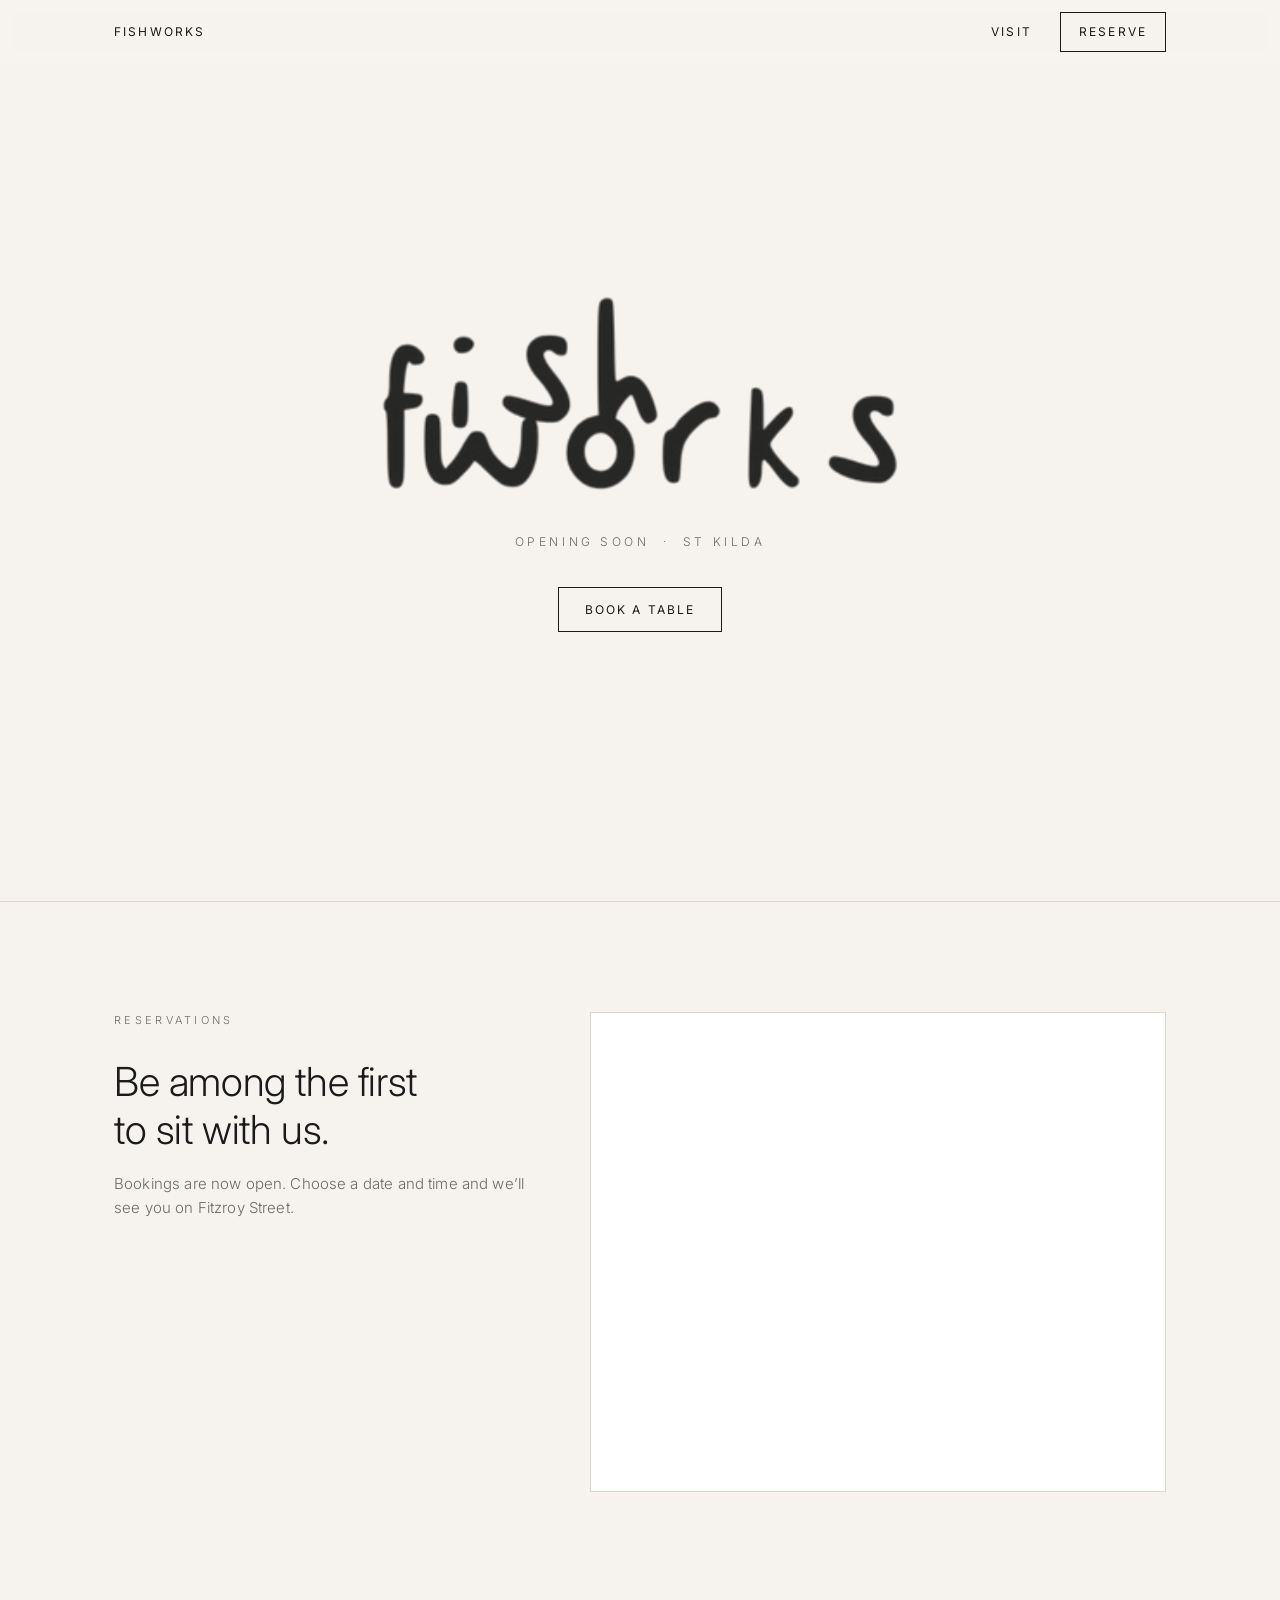
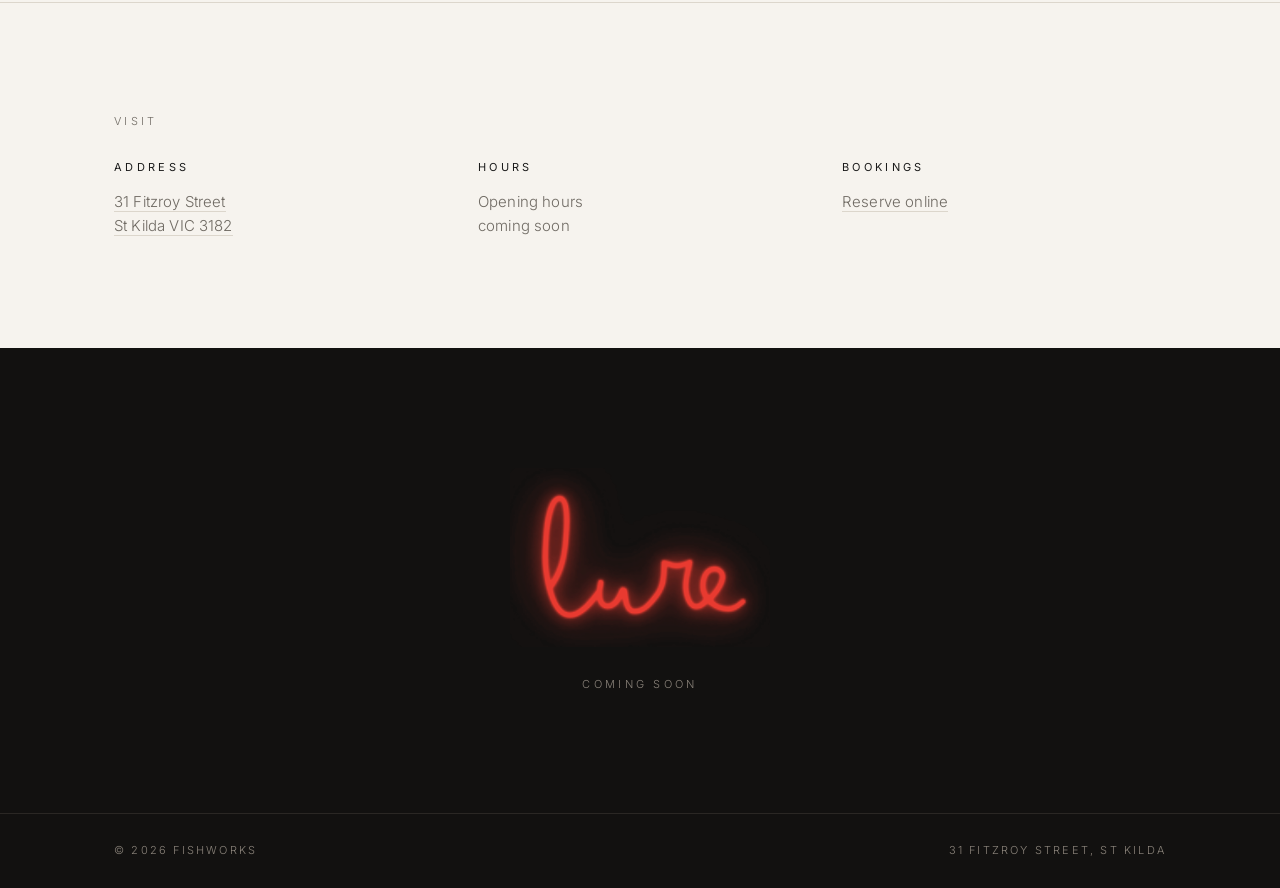
==== index.html @ ad29f769 "Fishworks coming soon page Co-Authored-By: Claude Opus 5.5 <noreply@anthropic.com> Claude-Session: h" ====
<!doctype html>
<html lang="en">
<head>
<meta charset="utf-8">
<meta name="viewport" content="width=device-width, initial-scale=1">
<title>Fishworks — St Kilda</title>
<meta name="description" content="Fishworks, 31 Fitzroy Street, St Kilda. Opening soon — reservations now open.">
<meta property="og:title" content="Fishworks — St Kilda">
<meta property="og:description" content="Opening soon at 31 Fitzroy Street, St Kilda.">
<meta property="og:image" content="https://fishworks.co/fishworks-logo.png">
<link rel="icon" href="fishworks-logo.png">
<link rel="preconnect" href="https://fonts.googleapis.com">
<link rel="preconnect" href="https://fonts.gstatic.com" crossorigin>
<link href="https://fonts.googleapis.com/css2?family=Inter:wght@300;400;500&display=swap" rel="stylesheet">
<style>
  :root{
    --paper:#f6f3ee; --ink:#1a1a1a; --muted:#6f6a63; --line:#dcd6cc;
    --night:#121110; --neon:#e83a30;
  }
  *{box-sizing:border-box;margin:0;padding:0}
  html{scroll-behavior:smooth}
  body{background:var(--paper);color:var(--ink);font-family:Inter,system-ui,sans-serif;font-weight:300;
       font-size:15px;line-height:1.6;letter-spacing:.01em;-webkit-font-smoothing:antialiased}
  a{color:inherit;text-decoration:none}
  .wrap{max-width:1100px;margin:0 auto;padding:0 24px}

  header{position:sticky;top:0;z-index:10;background:rgba(246,243,238,.92);backdrop-filter:blur(6px);
         border-bottom:1px solid transparent;transition:border-color .3s}
  header.scrolled{border-color:var(--line)}
  nav{display:flex;justify-content:space-between;align-items:center;height:64px;
      font-size:12px;text-transform:uppercase;letter-spacing:.18em;font-weight:400}
  nav .links{display:flex;gap:28px;align-items:center}
  nav a:hover{opacity:.55}
  .btn{display:inline-block;border:1px solid var(--ink);padding:12px 26px;font-size:12px;
       text-transform:uppercase;letter-spacing:.18em;font-weight:400;transition:background .25s,color .25s}
  .btn:hover{background:var(--ink);color:var(--paper)}
  nav .btn{padding:9px 18px}

  .hero{min-height:calc(100svh - 64px);display:flex;flex-direction:column;align-items:center;
        justify-content:center;text-align:center;padding:40px 24px 80px}
  .hero img{width:min(520px,78vw);height:auto;opacity:0;transform:translateY(8px);
            animation:rise 1.2s .15s ease forwards}
  .hero .tag{margin-top:40px;font-size:12px;text-transform:uppercase;letter-spacing:.3em;color:var(--muted);
             opacity:0;animation:rise 1s .6s ease forwards}
  .hero .btn{margin-top:36px;opacity:0;animation:rise 1s .9s ease forwards}
  @keyframes rise{to{opacity:1;transform:none}}

  section{padding:110px 0;border-top:1px solid var(--line)}
  .label{font-size:11px;text-transform:uppercase;letter-spacing:.3em;color:var(--muted);margin-bottom:28px}
  h2{font-weight:300;font-size:clamp(26px,3.6vw,40px);line-height:1.2;letter-spacing:-.01em;margin-bottom:18px}
  .lede{max-width:520px;color:var(--muted)}

  .reserve{display:grid;grid-template-columns:1fr 1.4fr;gap:64px;align-items:start}
  .widget{background:#fff;border:1px solid var(--line);min-height:480px;padding:8px}

  .visit{display:grid;grid-template-columns:repeat(3,1fr);gap:40px}
  .visit h3{font-size:11px;text-transform:uppercase;letter-spacing:.3em;font-weight:400;margin-bottom:14px}
  .visit p{color:var(--muted)}
  .visit a{border-bottom:1px solid var(--line)}
  .visit a:hover{border-color:var(--ink)}

  .lure{background:var(--night);color:#cfc8bf;text-align:center;padding:120px 24px;border:0}
  .lure img{width:min(260px,55vw);height:auto;animation:flicker 7s infinite}
  .lure p{margin-top:22px;font-size:11px;text-transform:uppercase;letter-spacing:.3em;color:#8a837a}
  @keyframes flicker{0%,91%,95%,100%{opacity:1}92%{opacity:.55}93%{opacity:1}94%{opacity:.7}}

  footer{background:var(--night);color:#8a837a;font-size:11px;text-transform:uppercase;letter-spacing:.2em;
         border-top:1px solid #2a2724}
  footer .wrap{display:flex;justify-content:space-between;gap:16px;flex-wrap:wrap;padding-top:28px;padding-bottom:28px}

  @media (max-width:800px){
    nav .links a:not(.btn){display:none}
    .reserve{grid-template-columns:1fr;gap:36px}
    .visit{grid-template-columns:1fr;gap:32px}
    section{padding:80px 0}
  }
  @media (prefers-reduced-motion:reduce){*{animation:none!important;opacity:1!important;transform:none!important}}
</style>
</head>
<body>

<header id="top">
  <nav class="wrap">
    <a href="#top">Fishworks</a>
    <div class="links">
      <a href="#visit">Visit</a>
      <a href="#reserve" class="btn">Reserve</a>
    </div>
  </nav>
</header>

<main>
  <div class="hero">
    <img src="fishworks-logo.png" alt="Fishworks" width="912" height="347">
    <p class="tag">Opening soon &nbsp;·&nbsp; St Kilda</p>
    <a href="#reserve" class="btn">Book a table</a>
  </div>

  <section id="reserve">
    <div class="wrap reserve">
      <div>
        <p class="label">Reservations</p>
        <h2>Be among the first<br>to sit with us.</h2>
        <p class="lede">Bookings are now open. Choose a date and time and we’ll see you on Fitzroy Street.</p>
      </div>
      <div class="widget">
        <div class='obee-widget' account="fishworks" hide-header='false' min-height='450' add-height='50' scrolltop='true' widget-type='booking'></div>
      </div>
    </div>
  </section>

  <section id="visit">
    <div class="wrap">
      <p class="label">Visit</p>
      <div class="visit">
        <div>
          <h3>Address</h3>
          <p><a href="https://maps.google.com/?q=31+Fitzroy+Street,+St+Kilda+VIC+3182" target="_blank" rel="noopener">31 Fitzroy Street<br>St Kilda VIC 3182</a></p>
        </div>
        <div>
          <h3>Hours</h3>
          <p>Opening hours<br>coming soon</p>
        </div>
        <div>
          <h3>Bookings</h3>
          <p><a href="https://bookings.obeeapp.com/fishworks" target="_blank" rel="noopener">Reserve online</a></p>
        </div>
      </div>
    </div>
  </section>

  <section class="lure" aria-label="Lure">
    <img src="lure-logo.png" alt="Lure" width="472" height="324">
    <p>Coming soon</p>
  </section>
</main>

<footer>
  <div class="wrap">
    <span>© <span id="yr">2026</span> Fishworks</span>
    <span>31 Fitzroy Street, St Kilda</span>
  </div>
</footer>

<script src='https://bookings.obeeapp.com/iframe.js'></script>
<script>
  document.getElementById('yr').textContent=new Date().getFullYear();
  const h=document.querySelector('header');
  addEventListener('scroll',()=>h.classList.toggle('scrolled',scrollY>10),{passive:true});
</script>
</body>
</html>
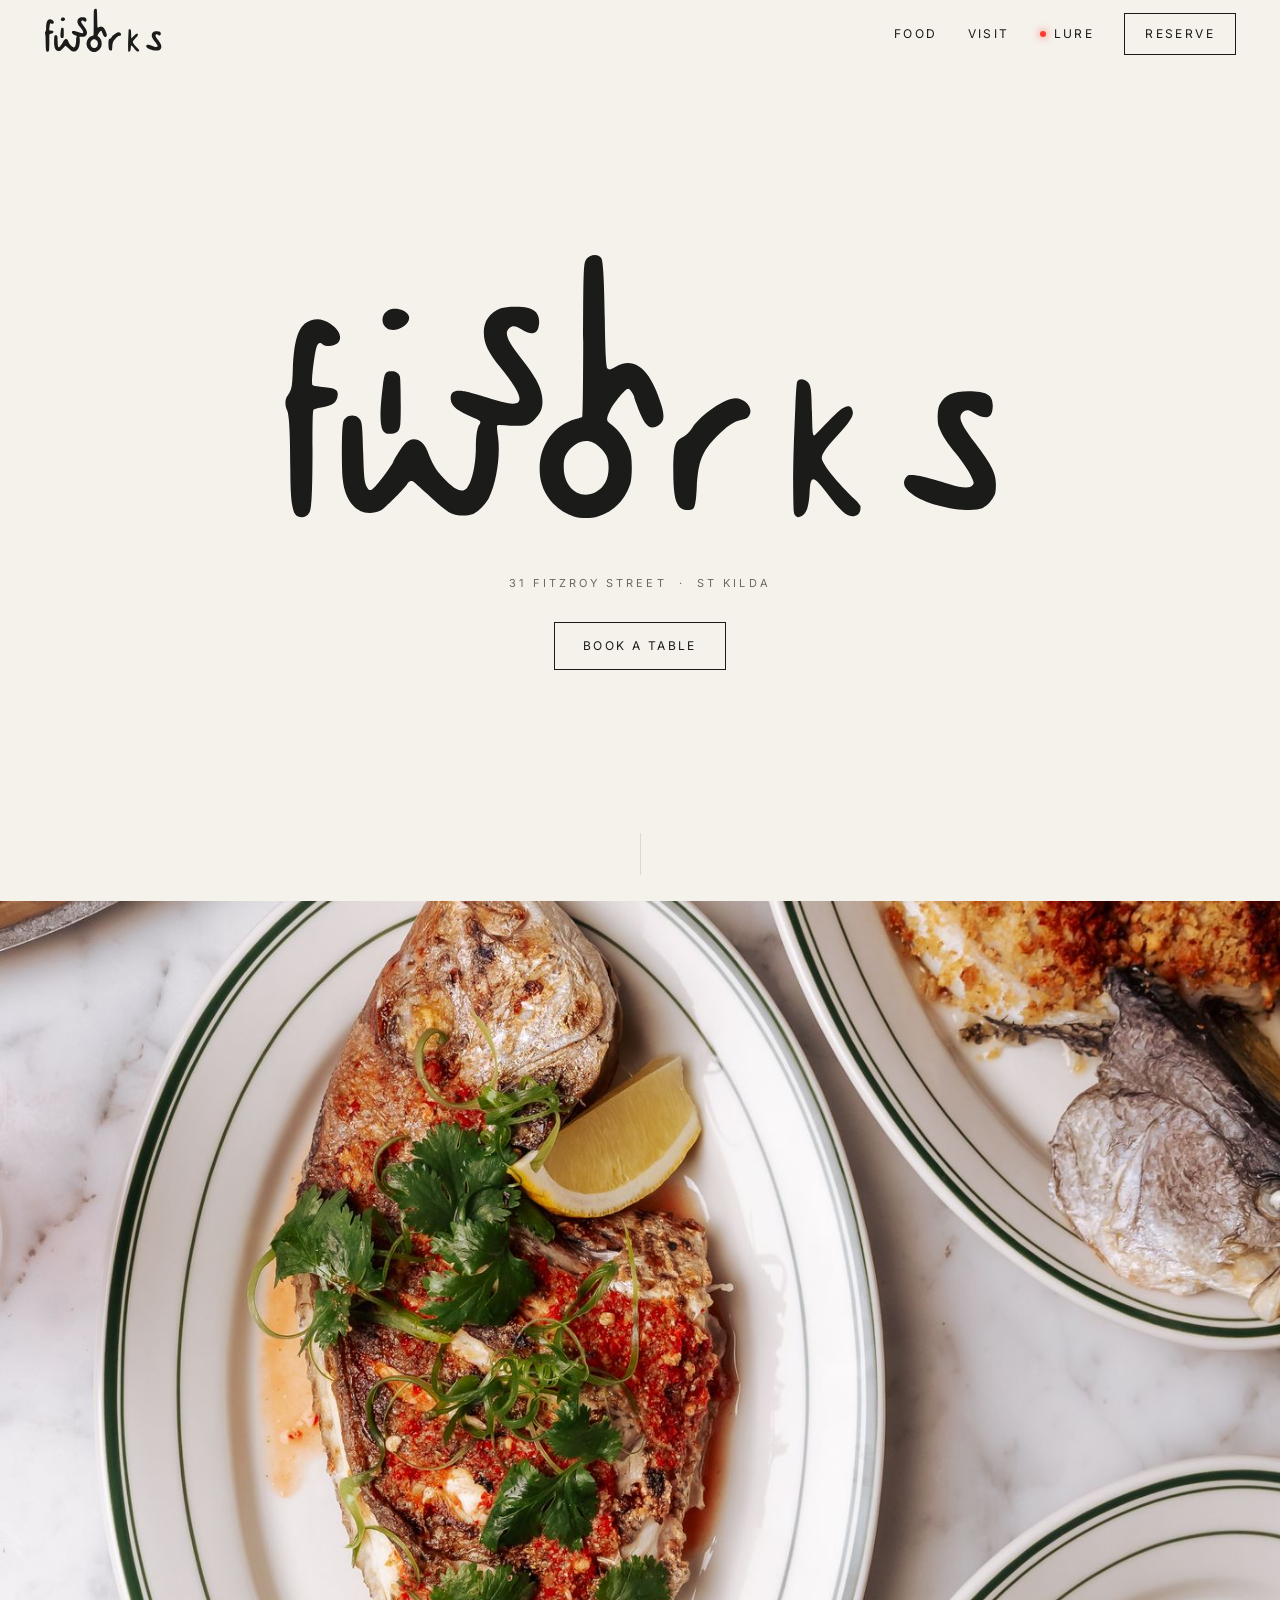
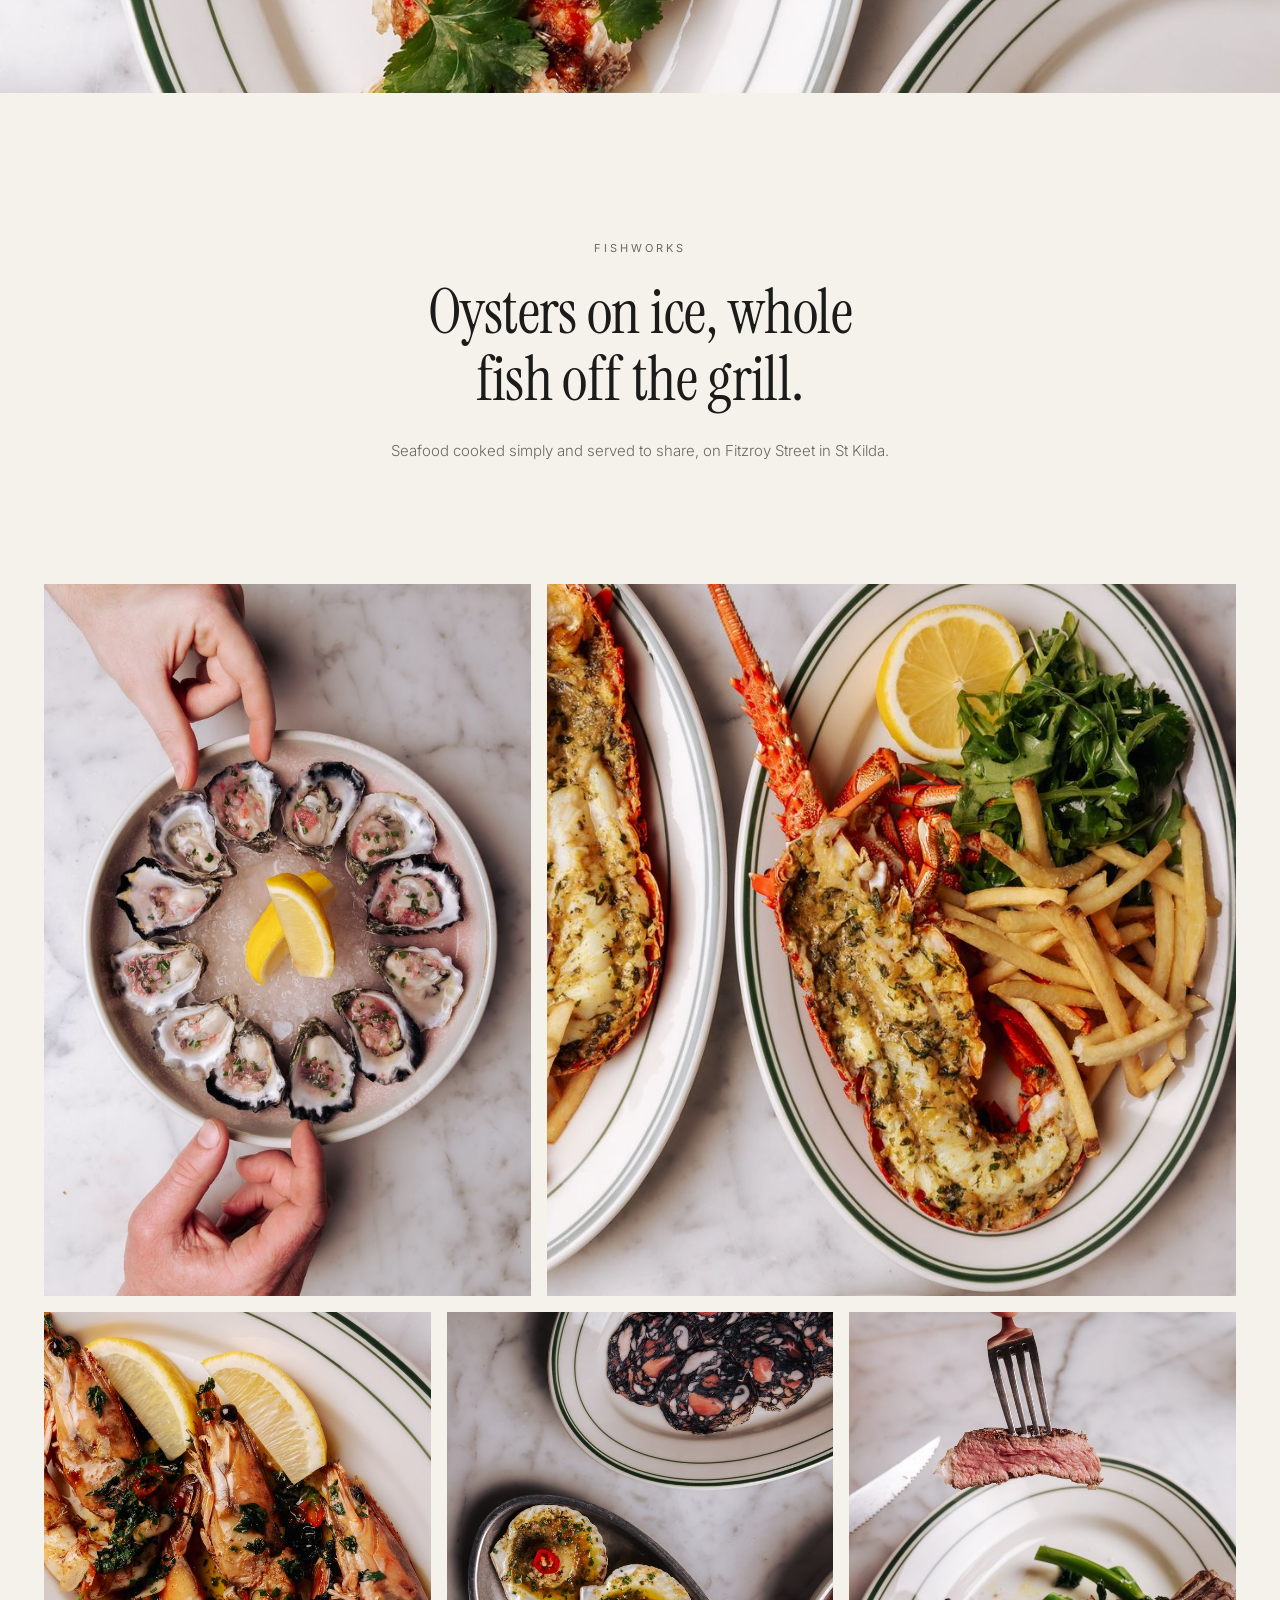
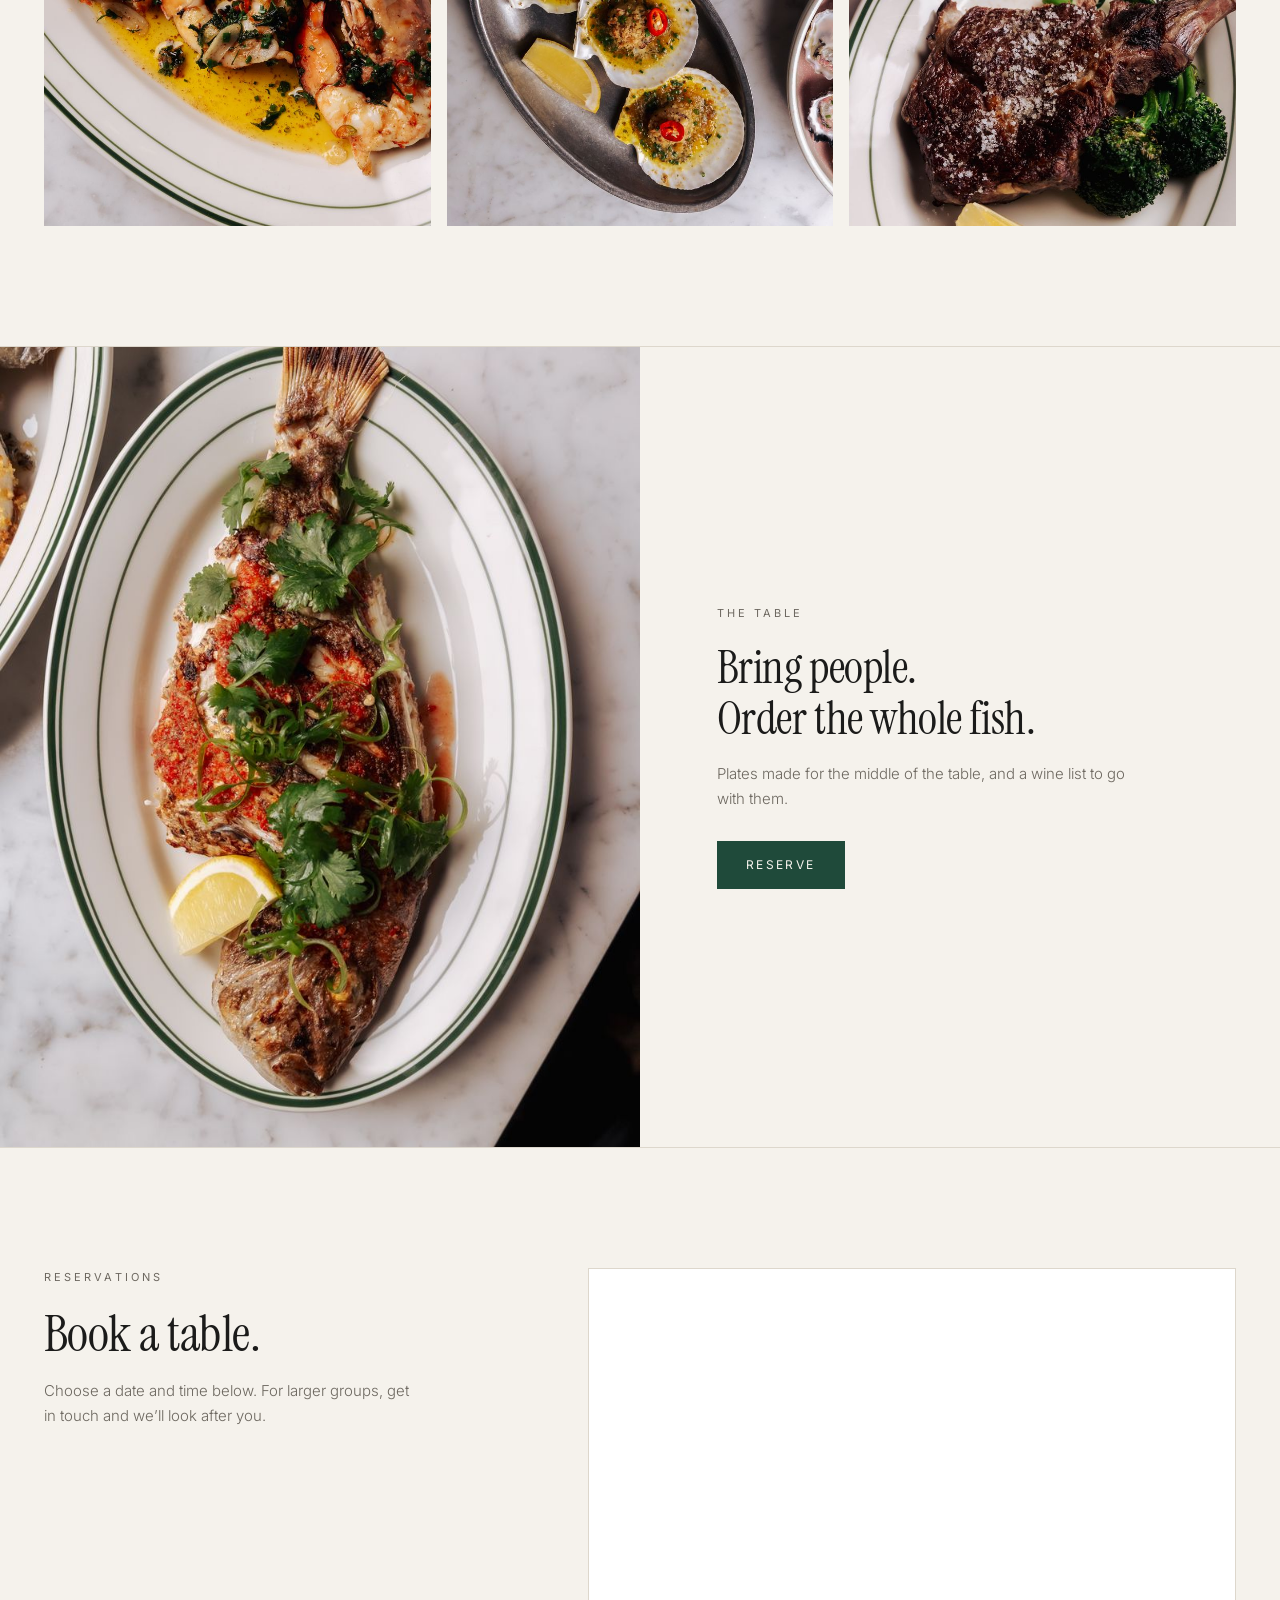
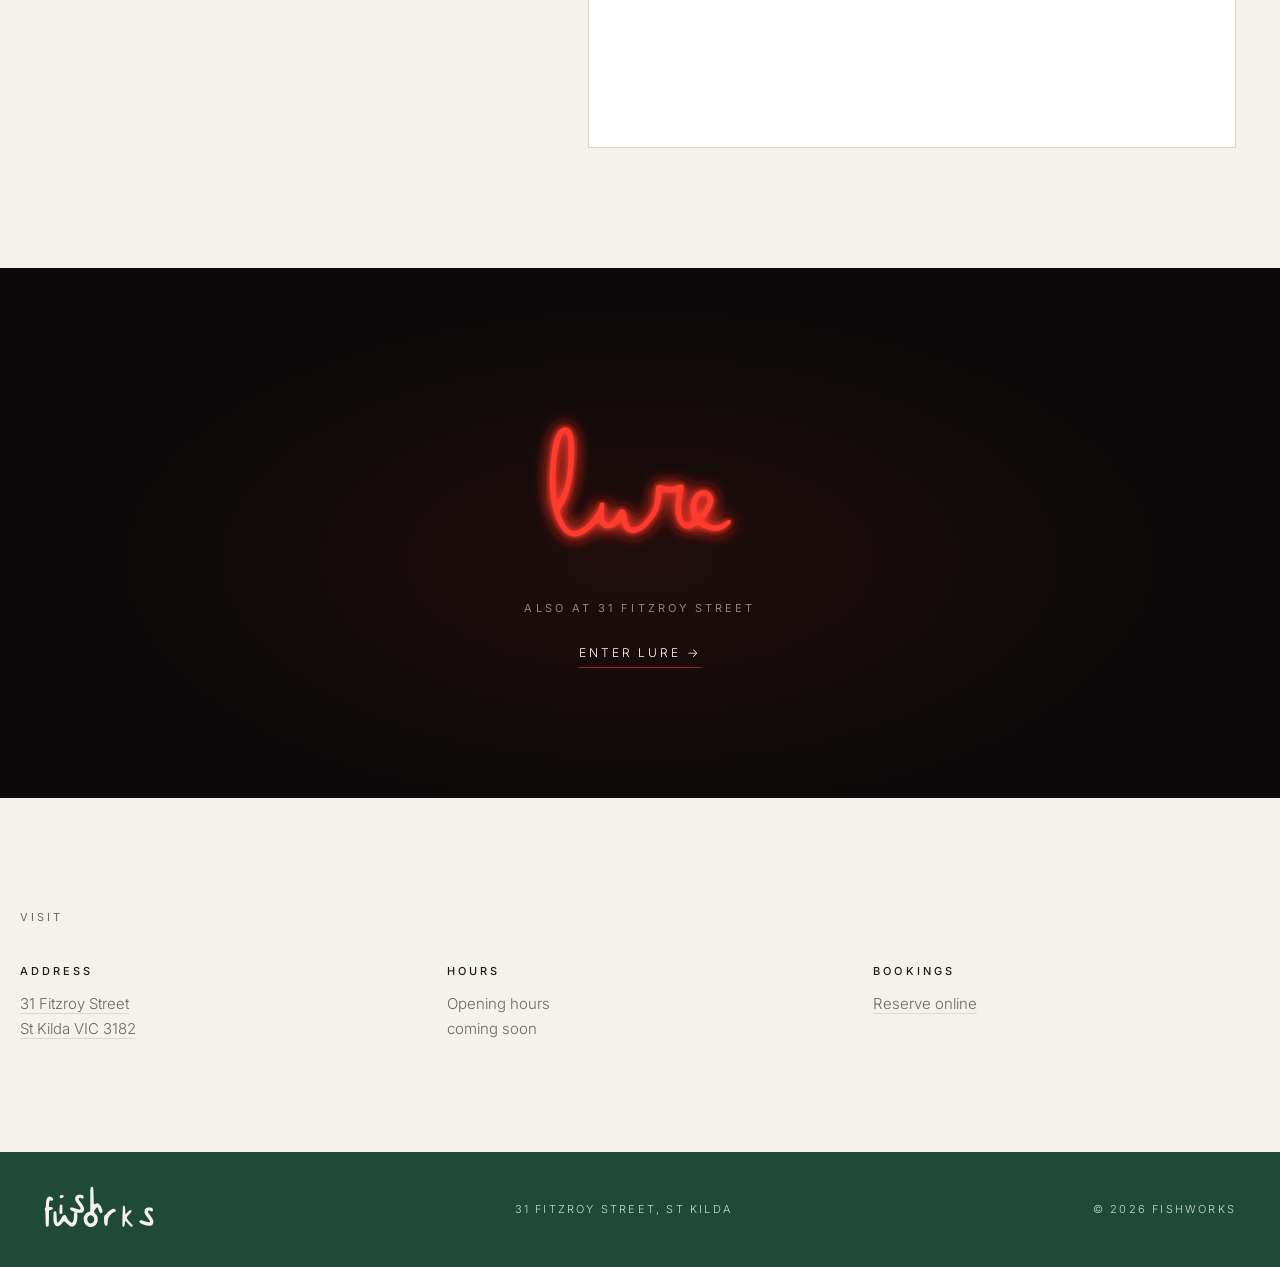
==== commit 8036286b: "Full Fishworks site with separate Lure page Co-Authored-By: Claude Opus 5.5 <noreply@anthropic.com> " ====
--- a/index.html
+++ b/index.html
@@ -4,104 +4,188 @@
 <meta charset="utf-8">
 <meta name="viewport" content="width=device-width, initial-scale=1">
 <title>Fishworks — St Kilda</title>
-<meta name="description" content="Fishworks, 31 Fitzroy Street, St Kilda. Opening soon — reservations now open.">
+<meta name="description" content="Fishworks, 31 Fitzroy Street, St Kilda. Oysters, whole fish and crayfish on Fitzroy Street. Book a table.">
 <meta property="og:title" content="Fishworks — St Kilda">
-<meta property="og:description" content="Opening soon at 31 Fitzroy Street, St Kilda.">
-<meta property="og:image" content="https://fishworks.co/fishworks-logo.png">
-<link rel="icon" href="fishworks-logo.png">
+<meta property="og:description" content="31 Fitzroy Street, St Kilda. Book a table.">
+<meta property="og:image" content="https://fishworks.co/img/spread-1400.jpg">
 <link rel="preconnect" href="https://fonts.googleapis.com">
 <link rel="preconnect" href="https://fonts.gstatic.com" crossorigin>
-<link href="https://fonts.googleapis.com/css2?family=Inter:wght@300;400;500&display=swap" rel="stylesheet">
+<link href="https://fonts.googleapis.com/css2?family=Inter:wght@300;400;500&family=Instrument+Serif:ital@0;1&display=swap" rel="stylesheet">
 <style>
   :root{
-    --paper:#f6f3ee; --ink:#1a1a1a; --muted:#6f6a63; --line:#dcd6cc;
-    --night:#121110; --neon:#e83a30;
+    --paper:#f5f2ec; --ink:#1b1b1a; --muted:#6d6860; --line:#ddd7cc;
+    --green:#1f4a3a; --lemon:#f1c232;
   }
   *{box-sizing:border-box;margin:0;padding:0}
   html{scroll-behavior:smooth}
   body{background:var(--paper);color:var(--ink);font-family:Inter,system-ui,sans-serif;font-weight:300;
-       font-size:15px;line-height:1.6;letter-spacing:.01em;-webkit-font-smoothing:antialiased}
+       font-size:15px;line-height:1.65;-webkit-font-smoothing:antialiased}
   a{color:inherit;text-decoration:none}
-  .wrap{max-width:1100px;margin:0 auto;padding:0 24px}
-
-  header{position:sticky;top:0;z-index:10;background:rgba(246,243,238,.92);backdrop-filter:blur(6px);
+  img{display:block;max-width:100%;height:auto}
+  .wrap{max-width:1240px;margin:0 auto;padding:0 24px}
+  .label{font-size:11px;text-transform:uppercase;letter-spacing:.28em;font-weight:400;color:var(--muted)}
+  .serif{font-family:"Instrument Serif",Georgia,serif;font-weight:400;letter-spacing:-.01em}
+  .btn{display:inline-block;border:1px solid currentColor;padding:13px 28px;font-size:12px;
+       text-transform:uppercase;letter-spacing:.2em;font-weight:400;transition:background .25s,color .25s}
+  .btn:hover{background:var(--ink);color:var(--paper);border-color:var(--ink)}
+  .btn-green{background:var(--green);border-color:var(--green);color:var(--paper)}
+  .btn-green:hover{background:var(--ink);border-color:var(--ink)}
+
+  /* header */
+  header{position:sticky;top:0;z-index:20;background:rgba(245,242,236,.94);backdrop-filter:blur(8px);
          border-bottom:1px solid transparent;transition:border-color .3s}
   header.scrolled{border-color:var(--line)}
-  nav{display:flex;justify-content:space-between;align-items:center;height:64px;
-      font-size:12px;text-transform:uppercase;letter-spacing:.18em;font-weight:400}
-  nav .links{display:flex;gap:28px;align-items:center}
-  nav a:hover{opacity:.55}
-  .btn{display:inline-block;border:1px solid var(--ink);padding:12px 26px;font-size:12px;
-       text-transform:uppercase;letter-spacing:.18em;font-weight:400;transition:background .25s,color .25s}
-  .btn:hover{background:var(--ink);color:var(--paper)}
-  nav .btn{padding:9px 18px}
-
-  .hero{min-height:calc(100svh - 64px);display:flex;flex-direction:column;align-items:center;
-        justify-content:center;text-align:center;padding:40px 24px 80px}
-  .hero img{width:min(520px,78vw);height:auto;opacity:0;transform:translateY(8px);
-            animation:rise 1.2s .15s ease forwards}
-  .hero .tag{margin-top:40px;font-size:12px;text-transform:uppercase;letter-spacing:.3em;color:var(--muted);
-             opacity:0;animation:rise 1s .6s ease forwards}
-  .hero .btn{margin-top:36px;opacity:0;animation:rise 1s .9s ease forwards}
+  nav{display:flex;align-items:center;justify-content:space-between;height:68px}
+  nav .mark{width:118px;color:var(--ink);opacity:0;transition:opacity .3s}
+  header.scrolled nav .mark{opacity:1}
+  nav .links{display:flex;align-items:center;gap:30px;font-size:12px;text-transform:uppercase;letter-spacing:.2em;font-weight:400}
+  nav .links a:not(.btn):hover{color:var(--green)}
+  nav .links .lure-link{display:inline-flex;align-items:center;gap:8px}
+  nav .links .lure-link::before{content:"";width:6px;height:6px;border-radius:50%;background:#ff3b2f;box-shadow:0 0 8px #ff3b2f}
+  nav .btn{padding:10px 20px}
+
+  /* hero: Fishworks only */
+  .hero{min-height:calc(100svh - 68px);display:flex;flex-direction:column;align-items:center;justify-content:center;
+        text-align:center;padding:40px 24px 90px}
+  .hero .logo{width:min(720px,86vw);color:var(--ink);opacity:0;transform:translateY(10px);animation:rise 1.1s .1s ease forwards}
+  .hero .label{margin-top:44px;opacity:0;animation:rise 1s .5s ease forwards}
+  .hero .btn{margin-top:30px;opacity:0;animation:rise 1s .8s ease forwards}
+  .hero .scroll{position:absolute;bottom:26px;left:50%;width:1px;height:42px;background:var(--line);overflow:hidden}
+  .hero .scroll::after{content:"";position:absolute;left:0;top:-42px;width:1px;height:42px;background:var(--ink);animation:drop 2.4s 1.5s infinite}
+  .hero{position:relative}
   @keyframes rise{to{opacity:1;transform:none}}
-
-  section{padding:110px 0;border-top:1px solid var(--line)}
-  .label{font-size:11px;text-transform:uppercase;letter-spacing:.3em;color:var(--muted);margin-bottom:28px}
-  h2{font-weight:300;font-size:clamp(26px,3.6vw,40px);line-height:1.2;letter-spacing:-.01em;margin-bottom:18px}
-  .lede{max-width:520px;color:var(--muted)}
-
-  .reserve{display:grid;grid-template-columns:1fr 1.4fr;gap:64px;align-items:start}
+  @keyframes drop{to{top:42px}}
+
+  /* full bleed image */
+  .bleed{height:min(88vh,820px);overflow:hidden}
+  .bleed img{width:100%;height:100%;object-fit:cover;object-position:center 40%}
+
+  /* intro */
+  .intro{padding:120px 0;text-align:center}
+  .intro h1{font-size:clamp(34px,5vw,62px);line-height:1.08;max-width:15ch;margin:22px auto 0}
+  .intro p{max-width:520px;margin:26px auto 0;color:var(--muted)}
+
+  /* gallery */
+  .gallery{display:grid;grid-template-columns:repeat(12,1fr);gap:16px;padding-bottom:120px}
+  .gallery figure{overflow:hidden;background:#e9e4da}
+  .gallery img{width:100%;height:100%;object-fit:cover;transition:transform 1.2s ease}
+  .gallery figure:hover img{transform:scale(1.035)}
+  .g1{grid-column:1/6}.g2{grid-column:6/13}.g3{grid-column:1/5}.g4{grid-column:5/9}.g5{grid-column:9/13}
+  .g2 img{aspect-ratio:7/5}.g1 img{aspect-ratio:5/7}
+  .g3 img,.g4 img,.g5 img{aspect-ratio:4/5}
+  figcaption{font-size:11px;text-transform:uppercase;letter-spacing:.24em;color:var(--muted);padding:12px 2px 0;background:var(--paper)}
+
+  /* split */
+  .split{display:grid;grid-template-columns:1fr 1fr;min-height:640px;border-top:1px solid var(--line)}
+  .split .img{overflow:hidden}.split .img img{width:100%;height:100%;object-fit:cover}
+  .split .txt{display:flex;flex-direction:column;justify-content:center;padding:80px clamp(24px,6vw,96px)}
+  .split h2{font-size:clamp(30px,3.6vw,48px);line-height:1.1;margin:20px 0 18px}
+  .split p{color:var(--muted);max-width:420px}
+
+  /* reserve */
+  .reserve{padding:120px 0;border-top:1px solid var(--line)}
+  .reserve .grid{display:grid;grid-template-columns:1fr 1.35fr;gap:64px;align-items:start}
+  .reserve h2{font-size:clamp(32px,4vw,52px);line-height:1.08;margin:20px 0 18px}
+  .reserve p{color:var(--muted);max-width:380px}
   .widget{background:#fff;border:1px solid var(--line);min-height:480px;padding:8px}
 
-  .visit{display:grid;grid-template-columns:repeat(3,1fr);gap:40px}
-  .visit h3{font-size:11px;text-transform:uppercase;letter-spacing:.3em;font-weight:400;margin-bottom:14px}
+  /* Lure doorway */
+  .door{position:relative;display:block;background:#0b0909;color:#d9d2c9;text-align:center;padding:130px 24px;overflow:hidden}
+  .door::before{content:"";position:absolute;inset:0;background:radial-gradient(60% 70% at 50% 55%,rgba(255,59,47,.14),transparent 70%);transition:opacity .5s;opacity:.6}
+  .door:hover::before{opacity:1}
+  .door .lure{position:relative;width:min(240px,52vw);margin:0 auto}
+  .door .label{position:relative;color:#8f857b;margin-top:26px}
+  .door .go{position:relative;display:inline-block;margin-top:26px;font-size:12px;letter-spacing:.24em;text-transform:uppercase;
+            border-bottom:1px solid rgba(255,59,47,.6);padding-bottom:4px;color:#fff}
+
+  /* visit */
+  .visit{padding:110px 0}
+  .visit .cols{display:grid;grid-template-columns:repeat(3,1fr);gap:40px;margin-top:36px}
+  .visit h3{font-size:11px;text-transform:uppercase;letter-spacing:.28em;font-weight:500;margin-bottom:12px}
   .visit p{color:var(--muted)}
-  .visit a{border-bottom:1px solid var(--line)}
-  .visit a:hover{border-color:var(--ink)}
-
-  .lure{background:var(--night);color:#cfc8bf;text-align:center;padding:120px 24px;border:0}
-  .lure img{width:min(260px,55vw);height:auto;animation:flicker 7s infinite}
-  .lure p{margin-top:22px;font-size:11px;text-transform:uppercase;letter-spacing:.3em;color:#8a837a}
-  @keyframes flicker{0%,91%,95%,100%{opacity:1}92%{opacity:.55}93%{opacity:1}94%{opacity:.7}}
-
-  footer{background:var(--night);color:#8a837a;font-size:11px;text-transform:uppercase;letter-spacing:.2em;
-         border-top:1px solid #2a2724}
-  footer .wrap{display:flex;justify-content:space-between;gap:16px;flex-wrap:wrap;padding-top:28px;padding-bottom:28px}
-
-  @media (max-width:800px){
-    nav .links a:not(.btn){display:none}
-    .reserve{grid-template-columns:1fr;gap:36px}
-    .visit{grid-template-columns:1fr;gap:32px}
-    section{padding:80px 0}
+  .visit a{border-bottom:1px solid var(--line)}.visit a:hover{border-color:var(--ink)}
+
+  footer{background:var(--green);color:#cfd9d2;font-size:11px;text-transform:uppercase;letter-spacing:.2em}
+  footer .wrap{display:flex;justify-content:space-between;align-items:center;gap:16px;flex-wrap:wrap;padding-top:34px;padding-bottom:34px}
+  footer .mark{width:110px;color:#f5f2ec}
+
+  .reveal{opacity:0;transform:translateY(18px);transition:opacity .9s ease,transform .9s ease}
+  .reveal.in{opacity:1;transform:none}
+
+  @media (max-width:860px){
+    nav .links a.hide-sm{display:none}
+    nav .links{gap:18px}
+    .gallery{grid-template-columns:1fr 1fr;gap:10px}
+    .g1,.g2,.g3,.g4,.g5{grid-column:auto}
+    .g1,.g2,.g5{grid-column:1/3}
+    .g1 img{aspect-ratio:7/5}
+    .g5 img{aspect-ratio:7/5}
+    .split{grid-template-columns:1fr}.split .img{height:70vw}
+    .reserve .grid{grid-template-columns:1fr;gap:36px}
+    .visit .cols{grid-template-columns:1fr;gap:30px}
+    .intro,.reserve,.visit{padding:80px 0}
   }
-  @media (prefers-reduced-motion:reduce){*{animation:none!important;opacity:1!important;transform:none!important}}
+  @media (prefers-reduced-motion:reduce){*,*::before,*::after{animation:none!important;transition:none!important}
+    .hero .logo,.hero .label,.hero .btn,.reveal{opacity:1;transform:none}}
 </style>
 </head>
 <body>
 
 <header id="top">
   <nav class="wrap">
-    <a href="#top">Fishworks</a>
+    <a href="#top" class="mark" aria-label="Fishworks home"><svg xmlns="http://www.w3.org/2000/svg" viewBox="200 810 908 343" role="img" aria-label="Fishworks"><path fill="currentColor" fill-rule="evenodd" d="M570.5,1146.0C548.3,1139.4 530.7,1118.3 528.0,1095.2C523.9,1061.2 542.3,1031.7 572.9,1023.1C577.0,1022.0 580.7,1020.7 581.2,1020.2C581.8,1019.6 582.3,979.4 582.4,925.9C582.7,829.9 582.8,826.4 586.7,821.1C591.1,815.3 601.3,814.6 605.1,820.0C607.5,823.4 608.8,846.4 609.6,897.0C610.2,940.4 611.2,957.3 613.1,959.6C614.6,961.5 617.7,960.8 622.8,957.6C646.5,942.7 667.5,960.1 680.9,1005.5C685.3,1020.2 684.4,1026.7 677.6,1030.9C666.8,1037.6 660.8,1032.9 652.0,1010.7C649.3,1003.8 647.0,997.6 647.0,997.1C647.0,993.3 641.5,985.0 639.1,985.0C635.6,985.0 621.1,1002.4 616.2,1012.5C611.6,1021.8 611.4,1025.4 615.3,1028.2C627.6,1037.2 636.6,1049.4 641.6,1064.0C644.3,1071.8 644.3,1097.0 641.7,1105.0C634.9,1125.7 620.9,1139.7 600.9,1146.0C592.6,1148.6 579.0,1148.6 570.5,1146.0ZM222.2,1145.8C215.4,1142.5 213.1,1127.5 213.0,1086.5C212.9,1040.8 211.6,1018.0 209.0,1012.5C206.1,1006.6 206.1,999.0 209.0,994.6C214.9,985.4 215.3,983.8 216.1,961.5C217.6,920.5 223.7,903.8 239.3,898.6C247.3,895.9 255.2,897.4 263.5,903.1C274.9,910.9 278.9,920.7 273.2,927.1C269.3,931.4 258.6,932.5 253.9,929.1C250.3,926.5 248.6,926.9 246.7,930.7C243.7,936.8 238.8,977.9 240.9,980.3C241.6,981.2 245.3,982.0 250.8,982.4C270.1,984.0 273.6,985.8 272.7,993.6C271.7,1002.6 266.4,1006.4 252.0,1008.6C246.2,1009.5 243.1,1010.5 242.3,1011.6C241.3,1013.0 241.0,1023.9 241.0,1059.9C240.9,1116.2 240.0,1135.0 237.2,1140.7C234.2,1146.4 228.0,1148.6 222.2,1145.8ZM849.4,1144.2C847.7,1141.8 847.5,1138.9 847.2,1112.5C847.0,1096.5 847.4,1072.0 847.9,1058.0C848.5,1044.0 849.4,1020.4 850.0,1005.5C850.7,989.8 851.6,977.6 852.2,976.2C854.3,972.0 860.6,972.0 865.3,976.4C869.6,980.4 870.3,985.4 870.9,1015.4C871.5,1045.2 871.8,1046.4 876.2,1041.8C892.3,1024.9 901.3,1015.9 905.0,1012.9C915.0,1005.0 920.7,1005.2 922.3,1013.6C923.4,1019.7 919.0,1026.6 903.2,1043.7C888.1,1060.1 882.2,1068.8 883.4,1073.5C885.7,1082.4 902.1,1102.5 925.4,1124.9C929.2,1128.5 932.0,1132.1 932.1,1133.4C932.5,1140.8 929.8,1144.7 923.7,1145.7C916.1,1146.9 907.5,1139.9 892.8,1120.5C872.0,1093.1 869.2,1092.5 867.9,1115.8C866.9,1133.7 864.0,1142.4 858.0,1145.5C853.8,1147.7 851.5,1147.4 849.4,1144.2ZM418.1,1142.9C411.1,1140.4 405.9,1136.4 386.2,1118.1C377.2,1109.8 369.0,1102.5 367.9,1101.9C365.1,1100.4 362.2,1101.7 360.4,1105.2C357.7,1110.5 332.5,1135.4 326.8,1138.6C319.7,1142.4 307.9,1142.7 301.3,1139.2C288.4,1132.4 281.1,1119.1 279.0,1098.3C277.7,1086.0 277.7,1043.2 278.9,1032.5C279.7,1025.4 280.2,1024.2 282.9,1021.8C287.4,1017.8 294.6,1017.8 299.1,1021.8C303.5,1025.7 303.9,1028.8 304.9,1066.0C305.9,1099.5 306.5,1104.2 310.7,1110.7C313.0,1114.1 315.2,1113.5 320.1,1108.2C327.1,1100.7 343.0,1078.7 343.0,1076.6C343.0,1075.3 352.5,1060.1 355.8,1056.1C365.8,1043.9 379.7,1047.3 385.9,1063.6C392.5,1080.9 396.0,1086.8 405.8,1097.1C421.0,1113.2 430.0,1117.0 436.1,1109.7C442.2,1102.5 446.9,1080.4 447.0,1059.2C447.0,1044.9 448.6,1034.3 451.1,1030.7C454.2,1026.4 453.2,1025.2 444.1,1021.5C424.0,1013.3 416.1,1007.0 415.3,998.6C414.4,989.7 419.4,986.1 430.4,987.8C437.0,988.8 442.1,990.2 472.4,999.4C493.4,1005.7 502.0,1005.3 502.0,997.7C502.0,990.7 493.7,977.1 477.3,957.2C462.7,939.4 457.1,927.5 457.0,913.9C457.0,899.7 464.7,888.7 478.5,883.5C485.4,880.9 505.9,880.8 514.2,883.4C524.7,886.6 528.9,895.4 525.9,907.6C523.6,916.5 515.9,917.3 504.4,910.0C496.9,905.3 493.4,905.0 489.1,908.6C482.4,914.2 486.5,924.6 504.0,946.5C523.7,971.3 531.0,986.2 531.0,1001.4C531.0,1010.5 528.2,1016.6 520.9,1023.7C511.8,1032.5 509.5,1032.8 477.0,1030.7C472.9,1030.5 472.9,1030.5 475.0,1046.0C478.1,1069.2 473.0,1103.2 463.7,1122.0C459.3,1130.8 449.2,1141.0 442.5,1143.3C435.9,1145.6 425.1,1145.4 418.1,1142.9ZM706.3,1136.0C698.8,1131.5 696.0,1118.6 696.0,1088.7C696.0,1058.9 697.8,1051.7 706.5,1046.9C711.6,1044.1 716.6,1039.5 719.6,1034.7C730.5,1017.8 760.7,997.0 774.5,997.0C785.6,997.0 795.7,1007.7 792.8,1016.2C791.2,1021.1 788.8,1022.8 781.3,1024.5C771.9,1026.6 763.8,1032.1 751.0,1045.0C732.2,1063.9 727.3,1076.5 725.5,1110.5C724.7,1127.2 723.3,1134.7 720.7,1136.5C717.6,1138.6 710.1,1138.4 706.3,1136.0ZM1050.5,1136.5C1016.7,1131.7 987.0,1116.4 987.0,1103.7C987.0,1099.3 990.6,1094.0 993.8,1093.8C1002.6,1093.3 1012.6,1095.6 1044.5,1105.5C1060.4,1110.5 1070.2,1110.9 1073.3,1106.8C1075.3,1104.2 1075.3,1104.0 1073.5,1099.3C1070.6,1091.8 1061.3,1077.4 1052.6,1067.0C1040.7,1052.9 1035.7,1045.0 1030.9,1033.0C1028.6,1027.2 1029.1,1010.4 1031.7,1005.5C1038.6,992.5 1048.1,988.0 1068.5,988.0C1092.7,988.0 1100.2,993.4 1098.7,1009.9C1097.4,1023.1 1089.8,1024.5 1073.5,1014.5C1068.1,1011.1 1064.6,1011.3 1060.8,1015.0C1054.9,1021.0 1058.1,1028.7 1076.9,1053.7C1098.9,1082.9 1103.5,1092.7 1102.8,1108.5C1102.4,1116.8 1102.1,1117.9 1098.9,1123.0C1094.8,1129.4 1090.2,1133.5 1084.5,1136.1C1079.7,1138.3 1064.7,1138.5 1050.5,1136.5ZM598.4,1115.2C608.9,1109.5 614.3,1099.2 614.4,1085.0C614.4,1073.9 612.5,1069.0 605.1,1060.8C593.7,1048.1 579.2,1047.7 567.1,1059.8C559.8,1067.1 557.8,1072.3 557.8,1083.6C557.7,1110.2 578.1,1126.1 598.4,1115.2ZM333.3,1041.0C325.9,1037.9 324.8,1020.2 329.7,981.1C331.7,964.9 332.9,962.9 340.3,962.8C346.0,962.7 350.0,965.2 351.2,969.6C352.3,973.4 352.7,1022.9 351.7,1030.0C350.5,1038.2 347.7,1041.2 340.9,1041.6C337.9,1041.8 334.5,1041.6 333.3,1041.0ZM335.2,909.0C326.5,903.6 327.5,890.7 337.0,885.7C344.9,881.6 358.9,885.4 362.2,892.5C366.9,902.9 346.0,915.6 335.2,909.0Z"/></svg></a>
     <div class="links">
-      <a href="#visit">Visit</a>
+      <a href="#food" class="hide-sm">Food</a>
+      <a href="#visit" class="hide-sm">Visit</a>
+      <a href="lure.html" class="lure-link">Lure</a>
       <a href="#reserve" class="btn">Reserve</a>
     </div>
   </nav>
 </header>
 
 <main>
-  <div class="hero">
-    <img src="fishworks-logo.png" alt="Fishworks" width="912" height="347">
-    <p class="tag">Opening soon &nbsp;·&nbsp; St Kilda</p>
+  <section class="hero">
+    <div class="logo"><svg xmlns="http://www.w3.org/2000/svg" viewBox="200 810 908 343" role="img" aria-label="Fishworks"><path fill="currentColor" fill-rule="evenodd" d="M570.5,1146.0C548.3,1139.4 530.7,1118.3 528.0,1095.2C523.9,1061.2 542.3,1031.7 572.9,1023.1C577.0,1022.0 580.7,1020.7 581.2,1020.2C581.8,1019.6 582.3,979.4 582.4,925.9C582.7,829.9 582.8,826.4 586.7,821.1C591.1,815.3 601.3,814.6 605.1,820.0C607.5,823.4 608.8,846.4 609.6,897.0C610.2,940.4 611.2,957.3 613.1,959.6C614.6,961.5 617.7,960.8 622.8,957.6C646.5,942.7 667.5,960.1 680.9,1005.5C685.3,1020.2 684.4,1026.7 677.6,1030.9C666.8,1037.6 660.8,1032.9 652.0,1010.7C649.3,1003.8 647.0,997.6 647.0,997.1C647.0,993.3 641.5,985.0 639.1,985.0C635.6,985.0 621.1,1002.4 616.2,1012.5C611.6,1021.8 611.4,1025.4 615.3,1028.2C627.6,1037.2 636.6,1049.4 641.6,1064.0C644.3,1071.8 644.3,1097.0 641.7,1105.0C634.9,1125.7 620.9,1139.7 600.9,1146.0C592.6,1148.6 579.0,1148.6 570.5,1146.0ZM222.2,1145.8C215.4,1142.5 213.1,1127.5 213.0,1086.5C212.9,1040.8 211.6,1018.0 209.0,1012.5C206.1,1006.6 206.1,999.0 209.0,994.6C214.9,985.4 215.3,983.8 216.1,961.5C217.6,920.5 223.7,903.8 239.3,898.6C247.3,895.9 255.2,897.4 263.5,903.1C274.9,910.9 278.9,920.7 273.2,927.1C269.3,931.4 258.6,932.5 253.9,929.1C250.3,926.5 248.6,926.9 246.7,930.7C243.7,936.8 238.8,977.9 240.9,980.3C241.6,981.2 245.3,982.0 250.8,982.4C270.1,984.0 273.6,985.8 272.7,993.6C271.7,1002.6 266.4,1006.4 252.0,1008.6C246.2,1009.5 243.1,1010.5 242.3,1011.6C241.3,1013.0 241.0,1023.9 241.0,1059.9C240.9,1116.2 240.0,1135.0 237.2,1140.7C234.2,1146.4 228.0,1148.6 222.2,1145.8ZM849.4,1144.2C847.7,1141.8 847.5,1138.9 847.2,1112.5C847.0,1096.5 847.4,1072.0 847.9,1058.0C848.5,1044.0 849.4,1020.4 850.0,1005.5C850.7,989.8 851.6,977.6 852.2,976.2C854.3,972.0 860.6,972.0 865.3,976.4C869.6,980.4 870.3,985.4 870.9,1015.4C871.5,1045.2 871.8,1046.4 876.2,1041.8C892.3,1024.9 901.3,1015.9 905.0,1012.9C915.0,1005.0 920.7,1005.2 922.3,1013.6C923.4,1019.7 919.0,1026.6 903.2,1043.7C888.1,1060.1 882.2,1068.8 883.4,1073.5C885.7,1082.4 902.1,1102.5 925.4,1124.9C929.2,1128.5 932.0,1132.1 932.1,1133.4C932.5,1140.8 929.8,1144.7 923.7,1145.7C916.1,1146.9 907.5,1139.9 892.8,1120.5C872.0,1093.1 869.2,1092.5 867.9,1115.8C866.9,1133.7 864.0,1142.4 858.0,1145.5C853.8,1147.7 851.5,1147.4 849.4,1144.2ZM418.1,1142.9C411.1,1140.4 405.9,1136.4 386.2,1118.1C377.2,1109.8 369.0,1102.5 367.9,1101.9C365.1,1100.4 362.2,1101.7 360.4,1105.2C357.7,1110.5 332.5,1135.4 326.8,1138.6C319.7,1142.4 307.9,1142.7 301.3,1139.2C288.4,1132.4 281.1,1119.1 279.0,1098.3C277.7,1086.0 277.7,1043.2 278.9,1032.5C279.7,1025.4 280.2,1024.2 282.9,1021.8C287.4,1017.8 294.6,1017.8 299.1,1021.8C303.5,1025.7 303.9,1028.8 304.9,1066.0C305.9,1099.5 306.5,1104.2 310.7,1110.7C313.0,1114.1 315.2,1113.5 320.1,1108.2C327.1,1100.7 343.0,1078.7 343.0,1076.6C343.0,1075.3 352.5,1060.1 355.8,1056.1C365.8,1043.9 379.7,1047.3 385.9,1063.6C392.5,1080.9 396.0,1086.8 405.8,1097.1C421.0,1113.2 430.0,1117.0 436.1,1109.7C442.2,1102.5 446.9,1080.4 447.0,1059.2C447.0,1044.9 448.6,1034.3 451.1,1030.7C454.2,1026.4 453.2,1025.2 444.1,1021.5C424.0,1013.3 416.1,1007.0 415.3,998.6C414.4,989.7 419.4,986.1 430.4,987.8C437.0,988.8 442.1,990.2 472.4,999.4C493.4,1005.7 502.0,1005.3 502.0,997.7C502.0,990.7 493.7,977.1 477.3,957.2C462.7,939.4 457.1,927.5 457.0,913.9C457.0,899.7 464.7,888.7 478.5,883.5C485.4,880.9 505.9,880.8 514.2,883.4C524.7,886.6 528.9,895.4 525.9,907.6C523.6,916.5 515.9,917.3 504.4,910.0C496.9,905.3 493.4,905.0 489.1,908.6C482.4,914.2 486.5,924.6 504.0,946.5C523.7,971.3 531.0,986.2 531.0,1001.4C531.0,1010.5 528.2,1016.6 520.9,1023.7C511.8,1032.5 509.5,1032.8 477.0,1030.7C472.9,1030.5 472.9,1030.5 475.0,1046.0C478.1,1069.2 473.0,1103.2 463.7,1122.0C459.3,1130.8 449.2,1141.0 442.5,1143.3C435.9,1145.6 425.1,1145.4 418.1,1142.9ZM706.3,1136.0C698.8,1131.5 696.0,1118.6 696.0,1088.7C696.0,1058.9 697.8,1051.7 706.5,1046.9C711.6,1044.1 716.6,1039.5 719.6,1034.7C730.5,1017.8 760.7,997.0 774.5,997.0C785.6,997.0 795.7,1007.7 792.8,1016.2C791.2,1021.1 788.8,1022.8 781.3,1024.5C771.9,1026.6 763.8,1032.1 751.0,1045.0C732.2,1063.9 727.3,1076.5 725.5,1110.5C724.7,1127.2 723.3,1134.7 720.7,1136.5C717.6,1138.6 710.1,1138.4 706.3,1136.0ZM1050.5,1136.5C1016.7,1131.7 987.0,1116.4 987.0,1103.7C987.0,1099.3 990.6,1094.0 993.8,1093.8C1002.6,1093.3 1012.6,1095.6 1044.5,1105.5C1060.4,1110.5 1070.2,1110.9 1073.3,1106.8C1075.3,1104.2 1075.3,1104.0 1073.5,1099.3C1070.6,1091.8 1061.3,1077.4 1052.6,1067.0C1040.7,1052.9 1035.7,1045.0 1030.9,1033.0C1028.6,1027.2 1029.1,1010.4 1031.7,1005.5C1038.6,992.5 1048.1,988.0 1068.5,988.0C1092.7,988.0 1100.2,993.4 1098.7,1009.9C1097.4,1023.1 1089.8,1024.5 1073.5,1014.5C1068.1,1011.1 1064.6,1011.3 1060.8,1015.0C1054.9,1021.0 1058.1,1028.7 1076.9,1053.7C1098.9,1082.9 1103.5,1092.7 1102.8,1108.5C1102.4,1116.8 1102.1,1117.9 1098.9,1123.0C1094.8,1129.4 1090.2,1133.5 1084.5,1136.1C1079.7,1138.3 1064.7,1138.5 1050.5,1136.5ZM598.4,1115.2C608.9,1109.5 614.3,1099.2 614.4,1085.0C614.4,1073.9 612.5,1069.0 605.1,1060.8C593.7,1048.1 579.2,1047.7 567.1,1059.8C559.8,1067.1 557.8,1072.3 557.8,1083.6C557.7,1110.2 578.1,1126.1 598.4,1115.2ZM333.3,1041.0C325.9,1037.9 324.8,1020.2 329.7,981.1C331.7,964.9 332.9,962.9 340.3,962.8C346.0,962.7 350.0,965.2 351.2,969.6C352.3,973.4 352.7,1022.9 351.7,1030.0C350.5,1038.2 347.7,1041.2 340.9,1041.6C337.9,1041.8 334.5,1041.6 333.3,1041.0ZM335.2,909.0C326.5,903.6 327.5,890.7 337.0,885.7C344.9,881.6 358.9,885.4 362.2,892.5C366.9,902.9 346.0,915.6 335.2,909.0Z"/></svg></div>
+    <p class="label">31 Fitzroy Street &nbsp;·&nbsp; St Kilda</p>
     <a href="#reserve" class="btn">Book a table</a>
+    <span class="scroll" aria-hidden="true"></span>
+  </section>
+
+  <div class="bleed">
+    <img src="img/spread-1400.jpg" srcset="img/spread-800.jpg 800w, img/spread-1400.jpg 1400w" sizes="100vw"
+         alt="Whole fish, crumbed fish and steak on green-rimmed plates across a marble table" width="1400" height="1750">
   </div>
 
-  <section id="reserve">
-    <div class="wrap reserve">
+  <section class="intro wrap" id="food">
+    <p class="label reveal">Fishworks</p>
+    <h1 class="serif reveal">Oysters on ice, whole fish off the grill.</h1>
+    <p class="reveal">Seafood cooked simply and served to share, on Fitzroy Street in St Kilda.</p>
+  </section>
+
+  <section class="wrap gallery">
+    <figure class="g1 reveal"><img loading="lazy" src="img/oysters-800.jpg" srcset="img/oysters-800.jpg 800w, img/oysters-1400.jpg 1400w" sizes="(max-width:860px) 50vw, 40vw" alt="A dozen oysters with mignonette and lemon on ice"><figcaption>Oysters</figcaption></figure>
+    <figure class="g2 reveal"><img loading="lazy" src="img/crayfish-1400.jpg" srcset="img/crayfish-800.jpg 800w, img/crayfish-1400.jpg 1400w" sizes="(max-width:860px) 100vw, 58vw" alt="Grilled crayfish with herb butter, fries and rocket"><figcaption>Crayfish</figcaption></figure>
+    <figure class="g3 reveal"><img loading="lazy" src="img/prawns-800.jpg" srcset="img/prawns-800.jpg 800w, img/prawns-1400.jpg 1400w" sizes="(max-width:860px) 50vw, 33vw" alt="Grilled king prawns with garlic, chilli and lemon"><figcaption>Prawns</figcaption></figure>
+    <figure class="g4 reveal"><img loading="lazy" src="img/scallops-800.jpg" srcset="img/scallops-800.jpg 800w, img/scallops-1400.jpg 1400w" sizes="(max-width:860px) 50vw, 33vw" alt="Baked scallops in the shell with crumb and chilli"><figcaption>Scallops</figcaption></figure>
+    <figure class="g5 reveal"><img loading="lazy" src="img/steak-800.jpg" srcset="img/steak-800.jpg 800w, img/steak-1400.jpg 1400w" sizes="(max-width:860px) 100vw, 33vw" alt="Grilled steak on the bone with broccolini"><figcaption>From the grill</figcaption></figure>
+  </section>
+
+  <section class="split">
+    <div class="img"><img loading="lazy" src="img/whole-fish-1400.jpg" srcset="img/whole-fish-800.jpg 800w, img/whole-fish-1400.jpg 1400w" sizes="(max-width:860px) 100vw, 50vw" alt="Whole grilled fish with chilli, coriander and lemon"></div>
+    <div class="txt">
+      <p class="label reveal">The table</p>
+      <h2 class="serif reveal">Bring people.<br>Order the whole fish.</h2>
+      <p class="reveal">Plates made for the middle of the table, and a wine list to go with them.</p>
+      <p class="reveal" style="margin-top:30px"><a href="#reserve" class="btn btn-green">Reserve</a></p>
+    </div>
+  </section>
+
+  <section class="reserve" id="reserve">
+    <div class="wrap grid">
       <div>
         <p class="label">Reservations</p>
-        <h2>Be among the first<br>to sit with us.</h2>
-        <p class="lede">Bookings are now open. Choose a date and time and we’ll see you on Fitzroy Street.</p>
+        <h2 class="serif">Book a table.</h2>
+        <p>Choose a date and time below. For larger groups, get in touch and we’ll look after you.</p>
       </div>
       <div class="widget">
         <div class='obee-widget' account="fishworks" hide-header='false' min-height='450' add-height='50' scrolltop='true' widget-type='booking'></div>
@@ -109,44 +193,37 @@
     </div>
   </section>
 
-  <section id="visit">
-    <div class="wrap">
-      <p class="label">Visit</p>
-      <div class="visit">
-        <div>
-          <h3>Address</h3>
-          <p><a href="https://maps.google.com/?q=31+Fitzroy+Street,+St+Kilda+VIC+3182" target="_blank" rel="noopener">31 Fitzroy Street<br>St Kilda VIC 3182</a></p>
-        </div>
-        <div>
-          <h3>Hours</h3>
-          <p>Opening hours<br>coming soon</p>
-        </div>
-        <div>
-          <h3>Bookings</h3>
-          <p><a href="https://bookings.obeeapp.com/fishworks" target="_blank" rel="noopener">Reserve online</a></p>
-        </div>
-      </div>
-    </div>
-  </section>
-
-  <section class="lure" aria-label="Lure">
-    <img src="lure-logo.png" alt="Lure" width="472" height="324">
-    <p>Coming soon</p>
+  <a class="door" href="lure.html" aria-label="Enter Lure">
+    <div class="lure"><svg xmlns="http://www.w3.org/2000/svg" viewBox="1347 854 488 341" role="img" aria-label="Lure"><defs><filter id="g" x="-40%" y="-40%" width="180%" height="180%"><feGaussianBlur in="SourceGraphic" stdDeviation="16" result="a"/><feGaussianBlur in="SourceGraphic" stdDeviation="5" result="b"/><feMerge><feMergeNode in="a"/><feMergeNode in="a"/><feMergeNode in="b"/><feMergeNode in="SourceGraphic"/></feMerge></filter></defs><g filter="url(#g)"><path fill="#ff3b2f" fill-rule="evenodd" d="M1452.0,1134.6C1435.2,1131.0 1423.1,1113.4 1414.7,1080.4C1406.5,1048.5 1405.4,1018.7 1410.6,972.0C1414.6,936.1 1423.4,916.4 1436.4,914.3C1453.8,911.5 1460.5,936.5 1456.1,988.5C1452.6,1030.0 1446.2,1052.8 1431.9,1075.6C1427.2,1083.0 1427.2,1083.9 1431.0,1095.0C1442.5,1128.6 1460.8,1133.3 1485.0,1109.1C1498.3,1095.7 1505.4,1085.6 1506.9,1078.0C1509.0,1067.6 1511.5,1064.6 1516.1,1067.1C1518.9,1068.6 1519.3,1071.5 1518.0,1081.9C1515.9,1098.5 1519.1,1108.0 1526.7,1108.0C1531.3,1108.0 1539.6,1099.8 1544.0,1090.9C1548.0,1082.9 1550.6,1080.0 1554.0,1080.0C1559.9,1080.0 1563.0,1085.6 1564.5,1099.4C1565.2,1105.3 1567.6,1111.9 1570.5,1115.5C1572.6,1118.2 1579.9,1118.1 1586.2,1115.3C1594.1,1111.7 1609.6,1094.7 1615.4,1083.1C1620.4,1073.2 1621.6,1067.2 1622.9,1047.3C1623.4,1039.3 1624.2,1033.4 1625.0,1032.5C1626.7,1030.4 1631.2,1030.6 1640.0,1033.1C1649.1,1035.6 1658.6,1035.3 1667.5,1032.1C1675.0,1029.4 1677.6,1029.4 1679.1,1032.2C1680.3,1034.5 1679.8,1043.3 1678.0,1049.9C1671.6,1074.2 1673.5,1097.6 1682.6,1106.7C1686.2,1110.3 1696.3,1106.6 1697.6,1101.3C1698.0,1100.0 1697.3,1096.4 1696.2,1093.2C1690.8,1078.1 1693.5,1060.1 1702.6,1050.0C1707.9,1044.2 1712.6,1042.0 1720.0,1042.0C1726.9,1042.0 1729.0,1042.8 1733.8,1047.4C1744.5,1057.4 1741.2,1073.4 1723.6,1096.8C1720.5,1101.0 1719.8,1102.5 1720.7,1103.8C1722.8,1107.2 1729.9,1111.0 1737.0,1112.5C1746.2,1114.4 1753.4,1112.9 1761.6,1107.3C1770.5,1101.2 1771.6,1100.7 1774.0,1102.2C1778.4,1105.0 1775.3,1110.3 1765.3,1117.2C1750.3,1127.5 1733.3,1126.3 1711.2,1113.4C1708.1,1111.5 1707.9,1111.5 1704.8,1113.4C1696.6,1118.1 1693.5,1119.3 1689.1,1119.8C1676.7,1121.0 1666.9,1108.6 1663.5,1087.5C1661.9,1077.5 1661.8,1078.8 1665.7,1049.2C1666.3,1044.8 1666.3,1044.8 1660.4,1045.6C1653.4,1046.5 1646.2,1046.4 1641.7,1045.2C1635.5,1043.6 1634.0,1045.6 1634.0,1055.0C1634.0,1062.2 1630.2,1077.9 1626.6,1085.4C1622.3,1094.4 1611.2,1108.8 1603.3,1115.9C1586.9,1130.6 1568.6,1132.3 1559.6,1120.1C1558.2,1118.2 1556.3,1114.6 1555.4,1112.1C1552.5,1104.3 1551.9,1104.2 1546.4,1109.7C1537.8,1118.2 1527.3,1121.3 1518.7,1117.7C1515.5,1116.3 1508.0,1108.9 1508.0,1107.0C1508.0,1104.3 1504.0,1106.6 1498.0,1112.8C1485.3,1125.8 1476.0,1131.8 1465.0,1134.4C1461.4,1135.3 1458.3,1135.9 1458.0,1135.9C1457.7,1135.9 1455.0,1135.3 1452.0,1134.6ZM1724.4,1074.0C1730.9,1061.8 1729.4,1053.0 1720.8,1053.0C1713.0,1053.0 1708.5,1058.2 1705.9,1070.1C1704.5,1077.0 1706.9,1089.6 1709.8,1090.3C1712.3,1090.9 1719.8,1082.5 1724.4,1074.0ZM1430.6,1052.2C1438.1,1036.5 1440.5,1027.4 1443.6,1004.0C1446.2,984.5 1446.3,940.9 1443.7,932.8C1438.8,916.9 1430.2,928.5 1424.2,959.1C1418.3,988.6 1417.5,1043.1 1422.6,1060.2C1423.6,1063.5 1426.7,1060.3 1430.6,1052.2Z"/></g></svg></div>
+    <p class="label">Also at 31 Fitzroy Street</p>
+    <span class="go">Enter Lure &rarr;</span>
+  </a>
+
+  <section class="visit wrap" id="visit">
+    <p class="label">Visit</p>
+    <div class="cols">
+      <div><h3>Address</h3><p><a href="https://maps.google.com/?q=31+Fitzroy+Street,+St+Kilda+VIC+3182" target="_blank" rel="noopener">31 Fitzroy Street<br>St Kilda VIC 3182</a></p></div>
+      <div><h3>Hours</h3><p>Opening hours<br>coming soon</p></div>
+      <div><h3>Bookings</h3><p><a href="https://bookings.obeeapp.com/fishworks" target="_blank" rel="noopener">Reserve online</a></p></div>
+    </div>
   </section>
 </main>
 
 <footer>
   <div class="wrap">
-    <span>© <span id="yr">2026</span> Fishworks</span>
+    <span class="mark"><svg xmlns="http://www.w3.org/2000/svg" viewBox="200 810 908 343" role="img" aria-label="Fishworks"><path fill="currentColor" fill-rule="evenodd" d="M570.5,1146.0C548.3,1139.4 530.7,1118.3 528.0,1095.2C523.9,1061.2 542.3,1031.7 572.9,1023.1C577.0,1022.0 580.7,1020.7 581.2,1020.2C581.8,1019.6 582.3,979.4 582.4,925.9C582.7,829.9 582.8,826.4 586.7,821.1C591.1,815.3 601.3,814.6 605.1,820.0C607.5,823.4 608.8,846.4 609.6,897.0C610.2,940.4 611.2,957.3 613.1,959.6C614.6,961.5 617.7,960.8 622.8,957.6C646.5,942.7 667.5,960.1 680.9,1005.5C685.3,1020.2 684.4,1026.7 677.6,1030.9C666.8,1037.6 660.8,1032.9 652.0,1010.7C649.3,1003.8 647.0,997.6 647.0,997.1C647.0,993.3 641.5,985.0 639.1,985.0C635.6,985.0 621.1,1002.4 616.2,1012.5C611.6,1021.8 611.4,1025.4 615.3,1028.2C627.6,1037.2 636.6,1049.4 641.6,1064.0C644.3,1071.8 644.3,1097.0 641.7,1105.0C634.9,1125.7 620.9,1139.7 600.9,1146.0C592.6,1148.6 579.0,1148.6 570.5,1146.0ZM222.2,1145.8C215.4,1142.5 213.1,1127.5 213.0,1086.5C212.9,1040.8 211.6,1018.0 209.0,1012.5C206.1,1006.6 206.1,999.0 209.0,994.6C214.9,985.4 215.3,983.8 216.1,961.5C217.6,920.5 223.7,903.8 239.3,898.6C247.3,895.9 255.2,897.4 263.5,903.1C274.9,910.9 278.9,920.7 273.2,927.1C269.3,931.4 258.6,932.5 253.9,929.1C250.3,926.5 248.6,926.9 246.7,930.7C243.7,936.8 238.8,977.9 240.9,980.3C241.6,981.2 245.3,982.0 250.8,982.4C270.1,984.0 273.6,985.8 272.7,993.6C271.7,1002.6 266.4,1006.4 252.0,1008.6C246.2,1009.5 243.1,1010.5 242.3,1011.6C241.3,1013.0 241.0,1023.9 241.0,1059.9C240.9,1116.2 240.0,1135.0 237.2,1140.7C234.2,1146.4 228.0,1148.6 222.2,1145.8ZM849.4,1144.2C847.7,1141.8 847.5,1138.9 847.2,1112.5C847.0,1096.5 847.4,1072.0 847.9,1058.0C848.5,1044.0 849.4,1020.4 850.0,1005.5C850.7,989.8 851.6,977.6 852.2,976.2C854.3,972.0 860.6,972.0 865.3,976.4C869.6,980.4 870.3,985.4 870.9,1015.4C871.5,1045.2 871.8,1046.4 876.2,1041.8C892.3,1024.9 901.3,1015.9 905.0,1012.9C915.0,1005.0 920.7,1005.2 922.3,1013.6C923.4,1019.7 919.0,1026.6 903.2,1043.7C888.1,1060.1 882.2,1068.8 883.4,1073.5C885.7,1082.4 902.1,1102.5 925.4,1124.9C929.2,1128.5 932.0,1132.1 932.1,1133.4C932.5,1140.8 929.8,1144.7 923.7,1145.7C916.1,1146.9 907.5,1139.9 892.8,1120.5C872.0,1093.1 869.2,1092.5 867.9,1115.8C866.9,1133.7 864.0,1142.4 858.0,1145.5C853.8,1147.7 851.5,1147.4 849.4,1144.2ZM418.1,1142.9C411.1,1140.4 405.9,1136.4 386.2,1118.1C377.2,1109.8 369.0,1102.5 367.9,1101.9C365.1,1100.4 362.2,1101.7 360.4,1105.2C357.7,1110.5 332.5,1135.4 326.8,1138.6C319.7,1142.4 307.9,1142.7 301.3,1139.2C288.4,1132.4 281.1,1119.1 279.0,1098.3C277.7,1086.0 277.7,1043.2 278.9,1032.5C279.7,1025.4 280.2,1024.2 282.9,1021.8C287.4,1017.8 294.6,1017.8 299.1,1021.8C303.5,1025.7 303.9,1028.8 304.9,1066.0C305.9,1099.5 306.5,1104.2 310.7,1110.7C313.0,1114.1 315.2,1113.5 320.1,1108.2C327.1,1100.7 343.0,1078.7 343.0,1076.6C343.0,1075.3 352.5,1060.1 355.8,1056.1C365.8,1043.9 379.7,1047.3 385.9,1063.6C392.5,1080.9 396.0,1086.8 405.8,1097.1C421.0,1113.2 430.0,1117.0 436.1,1109.7C442.2,1102.5 446.9,1080.4 447.0,1059.2C447.0,1044.9 448.6,1034.3 451.1,1030.7C454.2,1026.4 453.2,1025.2 444.1,1021.5C424.0,1013.3 416.1,1007.0 415.3,998.6C414.4,989.7 419.4,986.1 430.4,987.8C437.0,988.8 442.1,990.2 472.4,999.4C493.4,1005.7 502.0,1005.3 502.0,997.7C502.0,990.7 493.7,977.1 477.3,957.2C462.7,939.4 457.1,927.5 457.0,913.9C457.0,899.7 464.7,888.7 478.5,883.5C485.4,880.9 505.9,880.8 514.2,883.4C524.7,886.6 528.9,895.4 525.9,907.6C523.6,916.5 515.9,917.3 504.4,910.0C496.9,905.3 493.4,905.0 489.1,908.6C482.4,914.2 486.5,924.6 504.0,946.5C523.7,971.3 531.0,986.2 531.0,1001.4C531.0,1010.5 528.2,1016.6 520.9,1023.7C511.8,1032.5 509.5,1032.8 477.0,1030.7C472.9,1030.5 472.9,1030.5 475.0,1046.0C478.1,1069.2 473.0,1103.2 463.7,1122.0C459.3,1130.8 449.2,1141.0 442.5,1143.3C435.9,1145.6 425.1,1145.4 418.1,1142.9ZM706.3,1136.0C698.8,1131.5 696.0,1118.6 696.0,1088.7C696.0,1058.9 697.8,1051.7 706.5,1046.9C711.6,1044.1 716.6,1039.5 719.6,1034.7C730.5,1017.8 760.7,997.0 774.5,997.0C785.6,997.0 795.7,1007.7 792.8,1016.2C791.2,1021.1 788.8,1022.8 781.3,1024.5C771.9,1026.6 763.8,1032.1 751.0,1045.0C732.2,1063.9 727.3,1076.5 725.5,1110.5C724.7,1127.2 723.3,1134.7 720.7,1136.5C717.6,1138.6 710.1,1138.4 706.3,1136.0ZM1050.5,1136.5C1016.7,1131.7 987.0,1116.4 987.0,1103.7C987.0,1099.3 990.6,1094.0 993.8,1093.8C1002.6,1093.3 1012.6,1095.6 1044.5,1105.5C1060.4,1110.5 1070.2,1110.9 1073.3,1106.8C1075.3,1104.2 1075.3,1104.0 1073.5,1099.3C1070.6,1091.8 1061.3,1077.4 1052.6,1067.0C1040.7,1052.9 1035.7,1045.0 1030.9,1033.0C1028.6,1027.2 1029.1,1010.4 1031.7,1005.5C1038.6,992.5 1048.1,988.0 1068.5,988.0C1092.7,988.0 1100.2,993.4 1098.7,1009.9C1097.4,1023.1 1089.8,1024.5 1073.5,1014.5C1068.1,1011.1 1064.6,1011.3 1060.8,1015.0C1054.9,1021.0 1058.1,1028.7 1076.9,1053.7C1098.9,1082.9 1103.5,1092.7 1102.8,1108.5C1102.4,1116.8 1102.1,1117.9 1098.9,1123.0C1094.8,1129.4 1090.2,1133.5 1084.5,1136.1C1079.7,1138.3 1064.7,1138.5 1050.5,1136.5ZM598.4,1115.2C608.9,1109.5 614.3,1099.2 614.4,1085.0C614.4,1073.9 612.5,1069.0 605.1,1060.8C593.7,1048.1 579.2,1047.7 567.1,1059.8C559.8,1067.1 557.8,1072.3 557.8,1083.6C557.7,1110.2 578.1,1126.1 598.4,1115.2ZM333.3,1041.0C325.9,1037.9 324.8,1020.2 329.7,981.1C331.7,964.9 332.9,962.9 340.3,962.8C346.0,962.7 350.0,965.2 351.2,969.6C352.3,973.4 352.7,1022.9 351.7,1030.0C350.5,1038.2 347.7,1041.2 340.9,1041.6C337.9,1041.8 334.5,1041.6 333.3,1041.0ZM335.2,909.0C326.5,903.6 327.5,890.7 337.0,885.7C344.9,881.6 358.9,885.4 362.2,892.5C366.9,902.9 346.0,915.6 335.2,909.0Z"/></svg></span>
     <span>31 Fitzroy Street, St Kilda</span>
+    <span>© <span class="yr">2026</span> Fishworks</span>
   </div>
 </footer>
 
 <script src='https://bookings.obeeapp.com/iframe.js'></script>
 <script>
-  document.getElementById('yr').textContent=new Date().getFullYear();
+  document.querySelectorAll('.yr').forEach(e=>e.textContent=new Date().getFullYear());
   const h=document.querySelector('header');
-  addEventListener('scroll',()=>h.classList.toggle('scrolled',scrollY>10),{passive:true});
+  addEventListener('scroll',()=>h.classList.toggle('scrolled',scrollY>innerHeight*.55),{passive:true});
+  const io=new IntersectionObserver(es=>es.forEach(e=>{if(e.isIntersecting){e.target.classList.add('in');io.unobserve(e.target)}}),{rootMargin:'0px 0px -8% 0px'});
+  document.querySelectorAll('.reveal').forEach(el=>io.observe(el));
 </script>
 </body>
 </html>
